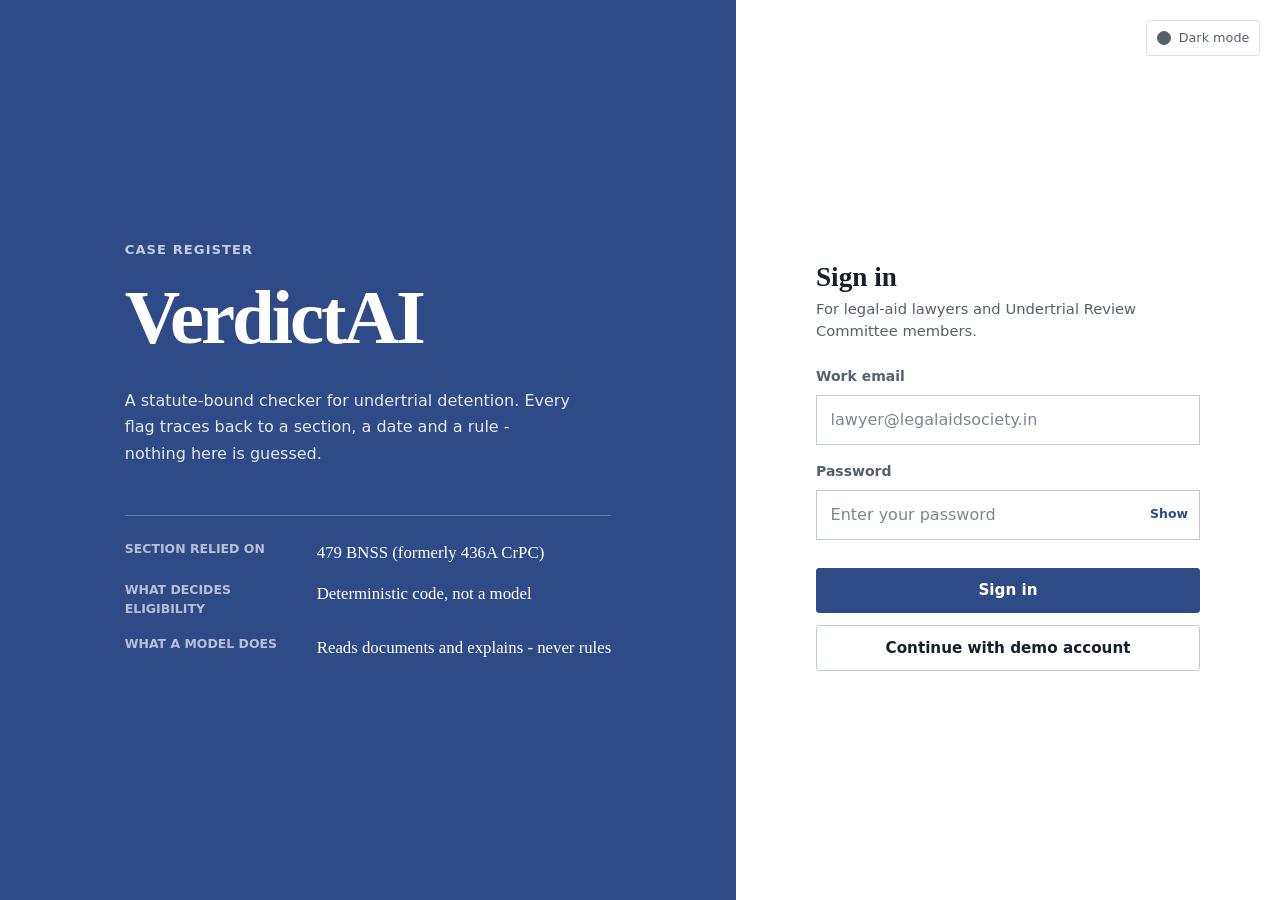
==== frontend/pages/case-detail.html @ 8d659b72 "frontend: connect the UI to the backend and delete the mock The working UI existed only on the unmer" ====
<!doctype html>
<html lang="en">
<head>
  <meta charset="utf-8">
  <meta name="viewport" content="width=device-width, initial-scale=1">
  <title>Case detail | VerdictAI</title>
  <link rel="stylesheet" href="../css/common.css">
  <link rel="stylesheet" href="../css/case-detail.css">
  <script src="../js/config.js" defer></script>
  <script src="../js/api.js" defer></script>
  <script src="../js/common.js" defer></script>
  <script src="../js/case-detail.js" defer></script>
</head>
<body>
  <div class="app-shell">
    <header class="app-header">
      <div class="app-header-left"><a class="app-wordmark" href="dashboard.html">VerdictAI</a><nav class="app-nav" aria-label="Primary"><a class="nav-link" href="upload.html">Upload</a><a class="nav-link" href="dashboard.html" aria-current="page">Case register</a></nav></div>
      <div class="app-header-right"><button type="button" class="theme-toggle theme-toggle-compact" data-theme-toggle aria-label="Toggle dark mode" aria-pressed="false"><span class="theme-toggle-icon" aria-hidden="true"></span></button><span class="app-user-email"></span><button type="button" class="btn btn-ghost btn-small" data-logout>Sign out</button></div>
    </header>
    <main class="view-root"><section id="case-detail-content" aria-live="polite"></section></main>
    <footer class="app-footer"><p>Flags are produced by a deterministic rule engine, not a model. Verify every fact against the original case record before acting. This is not legal advice.</p></footer>
  </div>
</body>
</html>
---- frontend/css/common.css ----
:root {
  --space-1: .25rem;
  --space-2: .5rem;
  --space-3: .75rem;
  --space-4: 1rem;
  --space-5: 1.5rem;
  --space-6: 2rem;
  --space-7: 3rem;

  --radius-sm: 3px;
  --font-sans: ui-sans-serif, system-ui, "Segoe UI", Roboto, Helvetica, Arial, sans-serif;
  --font-serif: "Iowan Old Style", "Palatino Linotype", Palatino, Georgia, "Times New Roman", serif;
  --focus-ring: 0 0 0 1px var(--color-primary), 0 0 0 4px var(--color-primary-tint);

  color-scheme: light;

  /* Light palette. The dark values live in [data-theme="dark"] and in the
     prefers-color-scheme block below; without these the light theme rendered
     with every colour token unset. */
  --color-paper: #ffffff;
  --color-paper-raised: #ffffff;
  --color-paper-sunken: #f4f6f8;
  --color-ink: #16202b;
  --color-ink-soft: #55606c;
  --color-ink-faint: #7b8792;
  --color-border: #dde3ea;
  --color-border-strong: #c2cbd5;
  --color-primary: #2f4b87;
  --color-primary-hover: #243c70;
  --color-primary-tint: #e9effb;
  --color-on-primary: #ffffff;
  --color-red: #a3271c;
  --color-red-bg: #fdecea;
  --color-amber: #8a5a10;
  --color-amber-bg: #fdf3e2;
  --color-yellow: #6f6011;
  --color-yellow-bg: #faf5dc;
  --color-gray-flag: #5c6670;
  --color-gray-bg: #eef1f4;
  --color-review: #146d69;
  --color-review-bg: #e2f4f3;
  --color-barred: #6b3f80;
  --color-barred-bg: #f4ecf8;
  --color-success: #1d7a3c;
  --shadow-panel: 0 1px 2px rgba(15, 25, 35, .06), 0 8px 24px rgba(15, 25, 35, .07);
}
[data-theme="dark"] {
  color-scheme: dark;
  --color-paper: #141a22;
  --color-paper-raised: #1c2530;
  --color-paper-sunken: #0f141a;
  --color-ink: #e8e9e3;
  --color-ink-soft: #aab3bd;
  --color-ink-faint: #7c8894;
  --color-border: #313d49;
  --color-border-strong: #45505c;
  --color-primary: #8fa3d1;
  --color-primary-hover: #a9bae0;
  --color-primary-tint: #253046;
  --color-on-primary: #12161c;
  --color-red: #e2a29c;
  --color-red-bg: #3a2422;
  --color-amber: #e3bd83;
  --color-amber-bg: #3a2e18;
  --color-yellow: #d9c877;
  --color-yellow-bg: #34301a;
  --color-gray-flag: #b7bfc7;
  --color-gray-bg: #262e37;
  --color-review: #8fd0cd;
  --color-review-bg: #1c3435;
  --color-barred: #cbaed3;
  --color-barred-bg: #2f2534;
  --color-success: #8fcb9d;
  --shadow-panel: 0 1px 2px rgba(0, 0, 0, .3), 0 8px 24px rgba(0, 0, 0, .35);
}

@media (prefers-color-scheme: dark) {
  :root:not([data-theme="light"]) {
    color-scheme: dark;
    --color-paper: #141a22; --color-paper-raised: #1c2530; --color-paper-sunken: #0f141a;
    --color-ink: #e8e9e3; --color-ink-soft: #aab3bd; --color-ink-faint: #7c8894;
    --color-border: #313d49; --color-border-strong: #45505c; --color-primary: #8fa3d1;
    --color-primary-hover: #a9bae0; --color-primary-tint: #253046; --color-on-primary: #12161c;
    --color-red: #e2a29c; --color-red-bg: #3a2422; --color-amber: #e3bd83; --color-amber-bg: #3a2e18;
    --color-yellow: #d9c877; --color-yellow-bg: #34301a; --color-gray-flag: #b7bfc7; --color-gray-bg: #262e37;
    --color-review: #8fd0cd; --color-review-bg: #1c3435; --color-barred: #cbaed3; --color-barred-bg: #2f2534;
    --color-success: #8fcb9d;
  }
}

*, *::before, *::after { box-sizing: border-box; }
html { -webkit-text-size-adjust: 100%; }
body { min-width: 320px; margin: 0; background: var(--color-paper); color: var(--color-ink); font: 16px/1.5 var(--font-sans); -webkit-font-smoothing: antialiased; }
h1, h2, h3, h4 { margin: 0; color: var(--color-ink); font-family: var(--font-serif); font-weight: 600; line-height: 1.2; }
p { margin: 0; }
button, input, textarea { font: inherit; }
button { cursor: pointer; }
a { color: var(--color-primary); }
:focus-visible { outline: none; box-shadow: var(--focus-ring); border-radius: var(--radius-sm); }
.sr-only { position: absolute; width: 1px; height: 1px; overflow: hidden; clip: rect(0, 0, 0, 0); margin: -1px; border: 0; padding: 0; white-space: nowrap; }

.btn { display: inline-flex; align-items: center; justify-content: center; gap: var(--space-2); border: 1px solid transparent; border-radius: var(--radius-sm); padding: .65rem 1.1rem; font-size: .95rem; font-weight: 600; text-decoration: none; transition: background-color 120ms ease, border-color 120ms ease, color 120ms ease; }
.btn-primary { border-color: var(--color-primary); background: var(--color-primary); color: var(--color-on-primary); }
.btn-primary:hover { border-color: var(--color-primary-hover); background: var(--color-primary-hover); }
.btn-ghost { border-color: var(--color-border-strong); background: transparent; color: var(--color-ink); }
.btn-ghost:hover { background: var(--color-paper-sunken); }
.btn-small { padding: .45rem .8rem; font-size: .875rem; }
.btn-block { width: 100%; margin-top: var(--space-3); }
.field { display: flex; flex-direction: column; gap: var(--space-2); margin-bottom: var(--space-4); }
.field label { color: var(--color-ink-soft); font-size: .875rem; font-weight: 600; }
.field input { width: 100%; border: 1px solid var(--color-border-strong); background: var(--color-paper-raised); color: var(--color-ink); padding: .7rem .85rem; line-height: 1.6; }
.field input::placeholder { color: var(--color-ink-faint); }
.field input:focus-visible { border-color: var(--color-primary); }
.field input[aria-invalid="true"] { border-color: var(--color-red); }
.field-inline { margin-bottom: 0; }
.field-inline input { min-width: 260px; }
.field-error { margin: 0; color: var(--color-red); font-size: .8rem; }
.form-alert { margin: 0 0 var(--space-4); border-left: 3px solid var(--color-red); background: var(--color-red-bg); color: var(--color-ink); padding: .65rem .75rem; font-size: .875rem; }

.theme-toggle { display: inline-flex; align-items: center; gap: var(--space-2); border: 1px solid var(--color-border); border-radius: var(--radius-sm); background: transparent; color: var(--color-ink-soft); padding: .45rem .6rem; font-size: .8rem; }
.theme-toggle:hover { background: var(--color-paper-sunken); color: var(--color-ink); }
.theme-toggle-icon { display: inline-block; width: 14px; height: 14px; border: 1.5px solid currentColor; border-radius: 50%; }
[data-theme="dark"] .theme-toggle-icon, :root:not([data-theme="light"]) .theme-toggle-icon { background: currentColor; }
.theme-toggle-compact { padding: .4rem; }
.app-shell { display: flex; min-height: 100vh; min-height: 100dvh; flex-direction: column; }
.app-header { display: flex; min-height: 64px; align-items: center; justify-content: space-between; border-bottom: 1px solid var(--color-border); background: var(--color-paper-raised); padding: 0 clamp(1rem, 4vw, 3rem); }
.app-header-left, .app-header-right, .app-nav { display: flex; align-items: center; }
.app-header-left { gap: var(--space-6); }
.app-header-right { gap: var(--space-3); }
.app-wordmark { color: var(--color-ink); font-family: var(--font-serif); font-size: 1.25rem; font-weight: 700; text-decoration: none; }
.app-nav { gap: var(--space-2); }
.nav-link { border-bottom: 2px solid transparent; color: var(--color-ink-soft); padding: .35rem .4rem; font-size: .9rem; text-decoration: none; }
.nav-link:hover { color: var(--color-ink); }
.nav-link[aria-current="page"] { border-bottom-color: var(--color-primary); color: var(--color-primary); }
.app-user-email { color: var(--color-ink-soft); font-size: .85rem; }
.view-root { width: min(1180px, 100% - 2rem); flex: 1; margin: 0 auto; padding: var(--space-7) 0; }
.view-header { max-width: 58ch; margin-bottom: var(--space-6); }
.view-eyebrow { margin-bottom: var(--space-2); color: var(--color-primary); font-size: .8rem; font-weight: 700; }
.view-header h1 { margin-bottom: var(--space-2); font-size: clamp(1.7rem, 3vw, 2rem); }
.view-sub { color: var(--color-ink-soft); line-height: 1.55; }
.app-footer { border-top: 1px solid var(--color-border); padding: var(--space-5) 1rem; }
.app-footer p { max-width: 60ch; margin: 0 auto; color: var(--color-ink-faint); font-size: .78rem; text-align: center; }

@media (max-width: 640px) {
  .app-header { min-height: 58px; padding: 0 1rem; }
  .app-header-left { gap: var(--space-3); }
  .app-user-email, .app-header-right .btn-small { display: none; }
  .view-root { width: min(100% - 1.5rem, 1180px); padding: var(--space-6) 0; }
}
@media (prefers-reduced-motion: reduce) { *, *::before, *::after { animation-duration: .001ms !important; animation-iteration-count: 1 !important; scroll-behavior: auto !important; transition-duration: .001ms !important; } }
/* Flag styling. These were previously only in dashboard.css, which left the
   flag tag and verdict banner on the case-detail page with no colour at all,
   since that page does not load dashboard.css. */
.flag-bar { min-width: 8rem; border-left: 3px solid var(--flag-color); padding-left: .45rem; }
.flag-tag { display: inline-block; border: 1px solid var(--flag-color); background: var(--flag-bg); color: var(--flag-color); padding: .17rem .36rem; font-size: .72rem; font-weight: 700; white-space: nowrap; }
.flag-red { --flag-color: var(--color-red); --flag-bg: var(--color-red-bg); }
.flag-amber { --flag-color: var(--color-amber); --flag-bg: var(--color-amber-bg); }
.flag-yellow { --flag-color: var(--color-yellow); --flag-bg: var(--color-yellow-bg); }
.flag-gray { --flag-color: var(--color-gray-flag); --flag-bg: var(--color-gray-bg); }
.flag-review { --flag-color: var(--color-review); --flag-bg: var(--color-review-bg); }
.flag-barred { --flag-color: var(--color-barred); --flag-bg: var(--color-barred-bg); }
/* Set while the pipeline is still running, before a real flag exists. */
.flag-pending { --flag-color: var(--color-primary); --flag-bg: var(--color-primary-tint); }
---- frontend/css/case-detail.css ----
.case-back { display: inline-block; margin-bottom: var(--space-5); color: var(--color-ink-soft); font-size: .9rem; text-decoration: none; }.case-back:hover { color: var(--color-primary); }
.case-detail-header { display: flex; align-items: flex-start; justify-content: space-between; gap: var(--space-4); margin-bottom: var(--space-4); }.case-detail-id { margin-bottom: var(--space-1); color: var(--color-ink-faint); font-size: .85rem; }.case-detail-name { font-size: clamp(1.7rem, 3vw, 2.2rem); }
.verdict-banner { margin-bottom: var(--space-5); border-left: 4px solid var(--flag-color); background: var(--flag-bg); padding: var(--space-4) var(--space-5); }.verdict-banner-flag { margin-bottom: var(--space-2); color: var(--flag-color); font-size: .82rem; font-weight: 700; }.verdict-banner-headline { margin-bottom: var(--space-2); font-family: var(--font-serif); font-size: 1.25rem; font-weight: 700; }.verdict-banner-rule, .explanation-text { color: var(--color-ink-soft); line-height: 1.65; }
.case-grid { display: grid; gap: var(--space-4); }.panel { border: 1px solid var(--color-border); background: var(--color-paper-raised); box-shadow: var(--shadow-panel); padding: var(--space-5); }.panel h2 { margin-bottom: var(--space-4); font-size: 1.1rem; }.panel-sub { display: block; margin-top: .2rem; color: var(--color-ink-faint); font-family: var(--font-sans); font-size: .82rem; font-weight: 400; }
.timeline { padding-top: var(--space-3); }.timeline-track { position: relative; height: 52px; margin: 0 .3rem; border-top: 3px solid var(--color-border-strong); }.timeline-fill { position: absolute; top: -3px; left: 0; width: var(--fill); height: 3px; background: var(--color-primary); }.timeline-fill.is-overdue { background: var(--color-red); }.timeline-tick { position: absolute; top: -8px; left: var(--pos); height: 13px; border-left: 1px solid var(--color-ink-faint); }.timeline-marker { position: absolute; top: 10px; left: var(--pos); color: var(--color-ink-soft); font-size: .72rem; transform: translateX(-50%); white-space: nowrap; }.timeline-marker.is-today { top: -31px; color: var(--color-primary); font-weight: 700; }.timeline-labels { display: flex; justify-content: space-between; gap: 1rem; color: var(--color-ink-soft); font-size: .78rem; }
.facts-list { display: flex; flex-direction: column; gap: var(--space-4); margin: 0; padding: 0; list-style: none; }.facts-list li { border-top: 1px solid var(--color-border); padding-top: var(--space-4); }.facts-list li:first-child { border-top: 0; padding-top: 0; }.fact-row { display: flex; align-items: baseline; justify-content: space-between; gap: var(--space-3); }.fact-label { color: var(--color-ink-soft); font-size: .78rem; font-weight: 700; }.fact-confidence { color: var(--color-ink-faint); font-size: .76rem; }.fact-value { color: var(--color-ink); font-weight: 700; }.fact-value.is-missing { color: var(--color-review); font-style: italic; font-weight: 500; }.fact-quote { margin: var(--space-2) 0 0; border-left: 2px solid var(--color-border-strong); color: var(--color-ink-soft); padding-left: var(--space-3); font-family: var(--font-serif); font-size: .88rem; }
.bail-textarea { width: 100%; min-height: 310px; resize: vertical; border: 1px solid var(--color-border-strong); background: var(--color-paper); color: var(--color-ink); padding: var(--space-4); font-family: var(--font-serif); font-size: .92rem; line-height: 1.6; }.bail-actions { display: flex; flex-wrap: wrap; gap: var(--space-3); margin-top: var(--space-4); }.copy-confirm { align-self: center; color: var(--color-success); font-size: .85rem; }
@media (min-width: 900px) { .case-grid { grid-template-columns: 1.3fr 1fr; }.panel-full { grid-column: 1 / -1; } } @media (max-width: 500px) { .case-detail-header { flex-direction: column; }.timeline-labels { flex-direction: column; gap: .1rem; }.timeline-marker { font-size: .64rem; } }
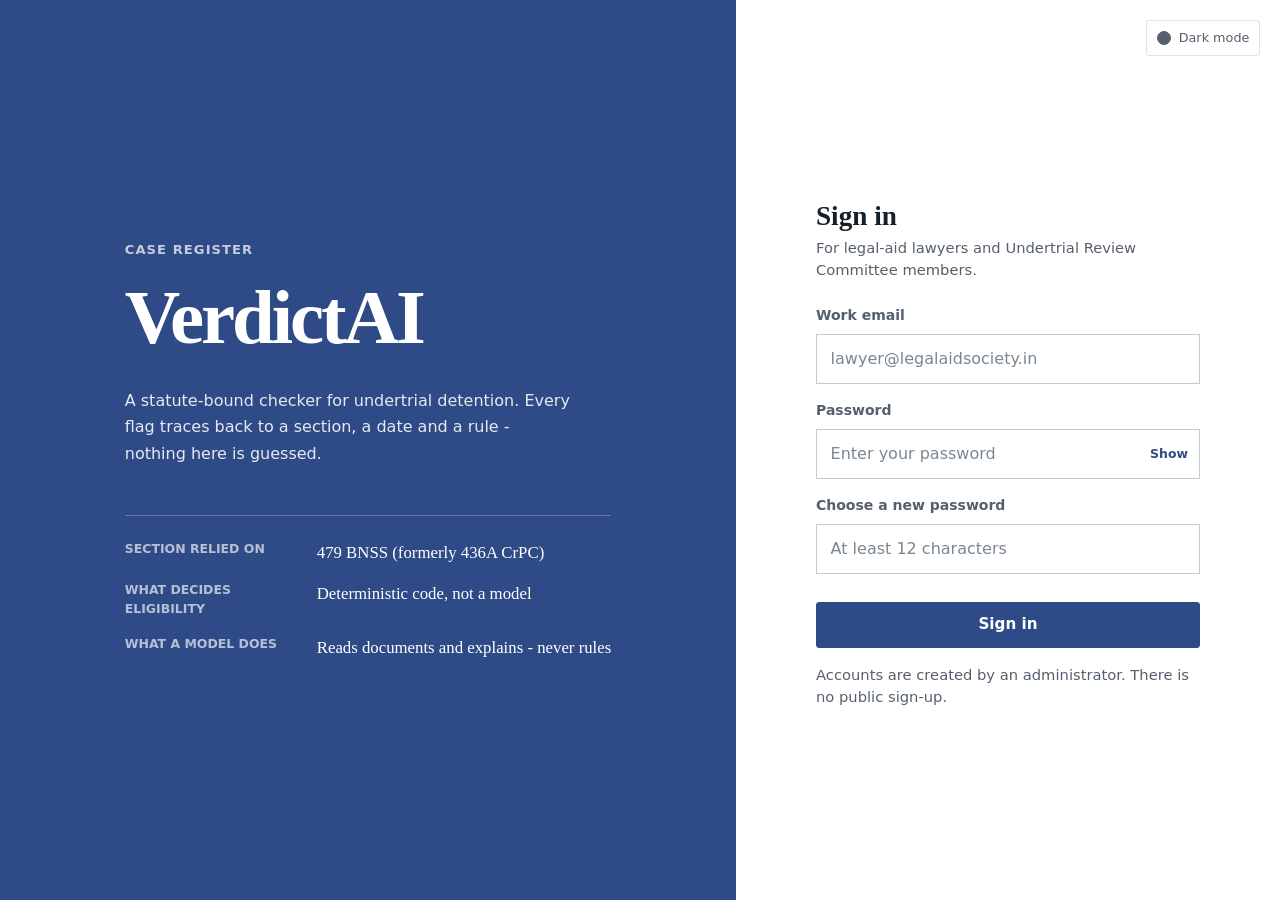
==== commit 453a5eed: "Auth update" ====
--- a/frontend/pages/case-detail.html
+++ b/frontend/pages/case-detail.html
@@ -7,6 +7,7 @@
   <link rel="stylesheet" href="../css/common.css">
   <link rel="stylesheet" href="../css/case-detail.css">
   <script src="../js/config.js" defer></script>
+  <script src="../js/auth.js" defer></script>
   <script src="../js/api.js" defer></script>
   <script src="../js/common.js" defer></script>
   <script src="../js/case-detail.js" defer></script>
